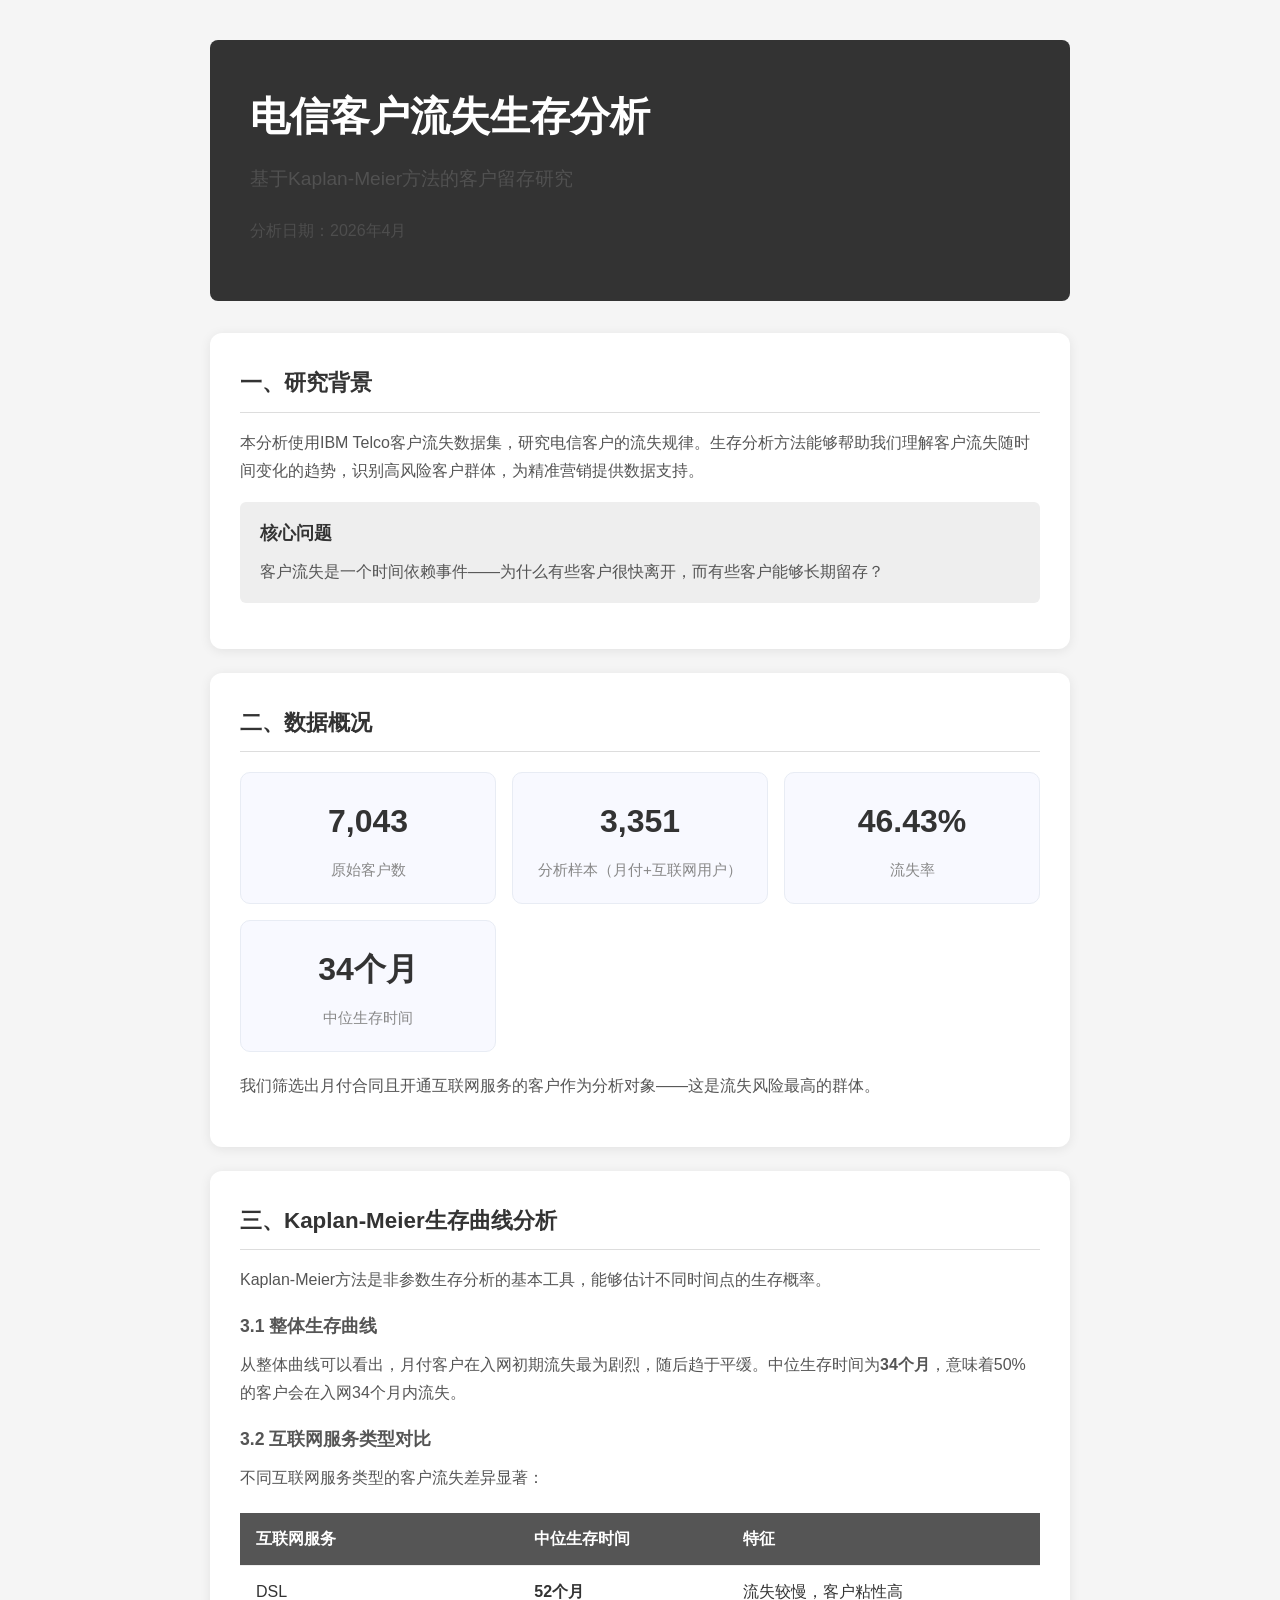
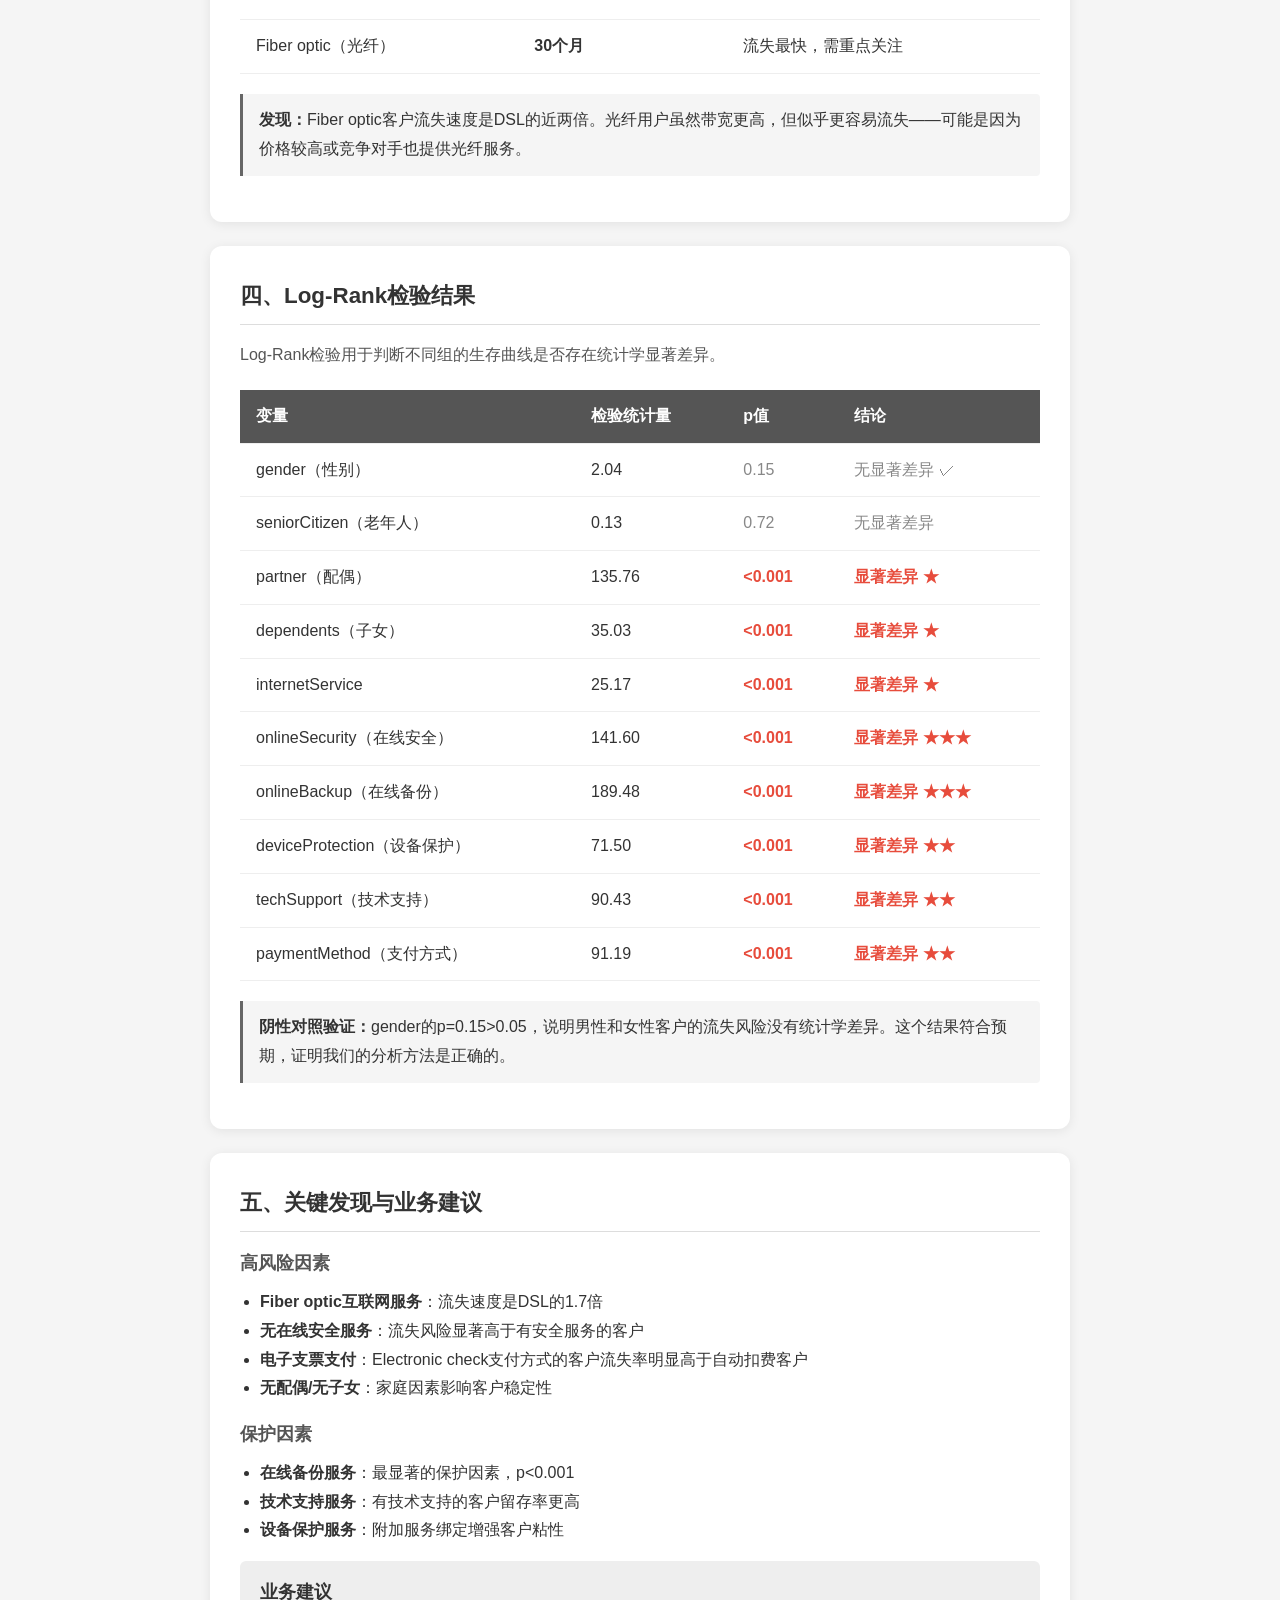
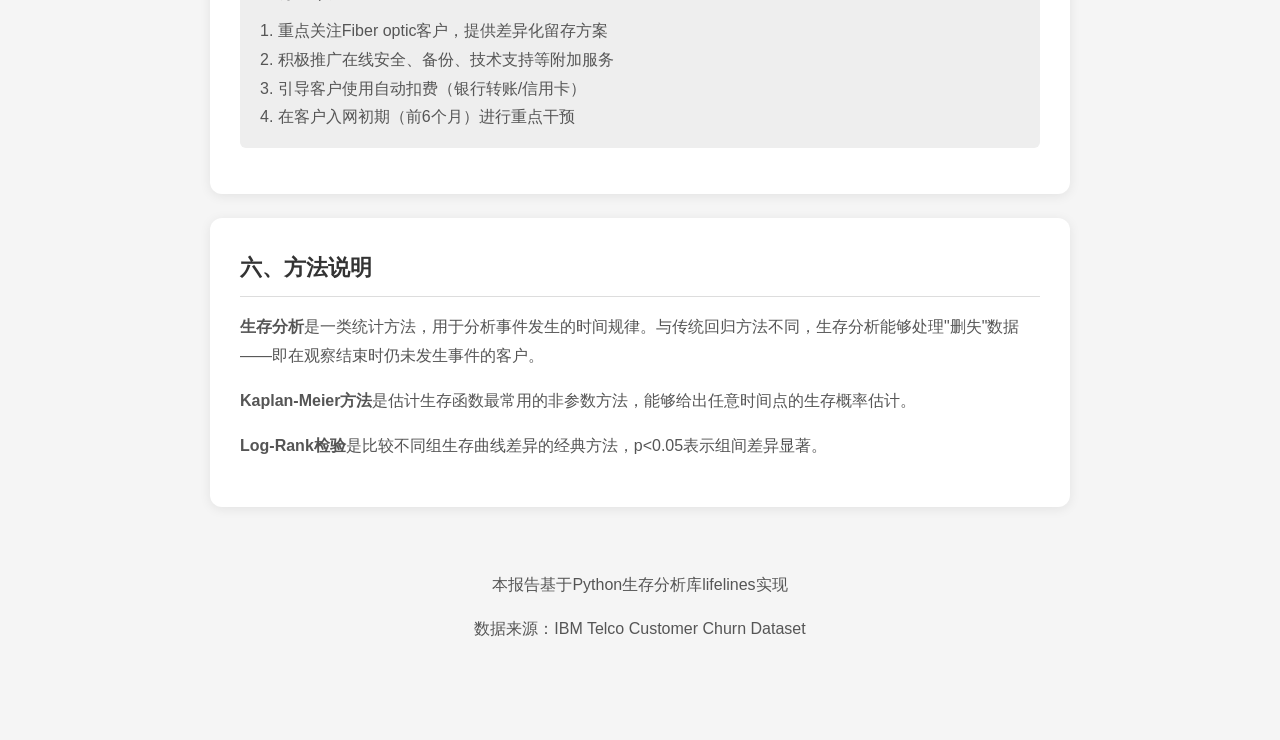
==== index.html @ ba32186d "blog as index" ====
<!DOCTYPE html>
<html lang="zh-CN">
<head>
    <meta charset="UTF-8">
    <meta name="viewport" content="width=device-width, initial-scale=1.0">
    <title>电信客户流失生存分析报告</title>
    <style>
        * {
            margin: 0;
            padding: 0;
            box-sizing: border-box;
        }
        body {
            font-family: -apple-system, BlinkMacSystemFont, "Segoe UI", Roboto, "Helvetica Neue", Arial, sans-serif;
            line-height: 1.8;
            color: #333;
            background: #f5f5f5;
        }
        .container {
            max-width: 900px;
            margin: 0 auto;
            padding: 40px 20px;
        }
        header {
            background: #333;
            color: white;
            padding: 40px;
            border-radius: 8px;
            margin-bottom: 32px;
        }
        header h1 {
            font-size: 2.5em;
            margin-bottom: 10px;
        }
        header .subtitle {
            font-size: 1.2em;
            opacity: 0.9;
        }
        header .date {
            margin-top: 20px;
            opacity: 0.8;
        }
        .card {
            background: white;
            border-radius: 12px;
            padding: 30px;
            margin-bottom: 24px;
            box-shadow: 0 2px 12px rgba(0,0,0,0.08);
        }
        h2 {
            color: #333;
            font-size: 1.4em;
            margin-bottom: 16px;
            padding-bottom: 8px;
            border-bottom: 1px solid #ddd;
        }
        h3 {
            color: #555;
            font-size: 1.1em;
            margin: 16px 0 8px;
        }
        p {
            margin-bottom: 16px;
            color: #555;
        }
        .highlight-box {
            background: #eee;
            color: #333;
            padding: 16px 20px;
            border-radius: 6px;
            margin: 16px 0;
        }
        .highlight-box h3 {
            color: #333;
            margin-top: 0;
        }
        .stats-grid {
            display: grid;
            grid-template-columns: repeat(auto-fit, minmax(200px, 1fr));
            gap: 16px;
            margin: 20px 0;
        }
        .stat-item {
            background: #f8f9ff;
            padding: 20px;
            border-radius: 10px;
            text-align: center;
            border: 1px solid #e8ecf4;
        }
        .stat-item .number {
            font-size: 2em;
            font-weight: bold;
            color: #333;
        }
        .stat-item .label {
            color: #888;
            font-size: 0.95em;
            margin-top: 5px;
        }
        table {
            width: 100%;
            border-collapse: collapse;
            margin: 20px 0;
        }
        th, td {
            padding: 12px 16px;
            text-align: left;
            border-bottom: 1px solid #eee;
        }
        th {
            background: #555;
            color: white;
            font-weight: 600;
        }
        tr:hover {
            background: #f8f9ff;
        }
        .significant {
            color: #e74c3c;
            font-weight: bold;
        }
        .not-significant {
            color: #888;
        }
        .conclusion {
            background: #f5f5f5;
            border-left: 3px solid #666;
            padding: 12px 16px;
            margin: 16px 0;
            border-radius: 0 4px 4px 0;
        }
        .conclusion strong {
            color: #333;
        }
        footer {
            text-align: center;
            padding: 40px;
            color: #999;
        }
        @media (max-width: 600px) {
            header h1 { font-size: 1.8em; }
            .stats-grid { grid-template-columns: 1fr 1fr; }
        }
    </style>
</head>
<body>
    <div class="container">
        <header>
            <h1>电信客户流失生存分析</h1>
            <p class="subtitle">基于Kaplan-Meier方法的客户留存研究</p>
            <p class="date">分析日期：2026年4月</p>
        </header>

        <div class="card">
            <h2>一、研究背景</h2>
            <p>本分析使用IBM Telco客户流失数据集，研究电信客户的流失规律。生存分析方法能够帮助我们理解客户流失随时间变化的趋势，识别高风险客户群体，为精准营销提供数据支持。</p>

            <div class="highlight-box">
                <h3>核心问题</h3>
                <p style="margin:0;">客户流失是一个时间依赖事件——为什么有些客户很快离开，而有些客户能够长期留存？</p>
            </div>
        </div>

        <div class="card">
            <h2>二、数据概况</h2>
            <div class="stats-grid">
                <div class="stat-item">
                    <div class="number">7,043</div>
                    <div class="label">原始客户数</div>
                </div>
                <div class="stat-item">
                    <div class="number">3,351</div>
                    <div class="label">分析样本（月付+互联网用户）</div>
                </div>
                <div class="stat-item">
                    <div class="number">46.43%</div>
                    <div class="label">流失率</div>
                </div>
                <div class="stat-item">
                    <div class="number">34个月</div>
                    <div class="label">中位生存时间</div>
                </div>
            </div>
            <p>我们筛选出月付合同且开通互联网服务的客户作为分析对象——这是流失风险最高的群体。</p>
        </div>

        <div class="card">
            <h2>三、Kaplan-Meier生存曲线分析</h2>
            <p>Kaplan-Meier方法是非参数生存分析的基本工具，能够估计不同时间点的生存概率。</p>

            <h3>3.1 整体生存曲线</h3>
            <p>从整体曲线可以看出，月付客户在入网初期流失最为剧烈，随后趋于平缓。中位生存时间为<strong>34个月</strong>，意味着50%的客户会在入网34个月内流失。</p>

            <h3>3.2 互联网服务类型对比</h3>
            <p>不同互联网服务类型的客户流失差异显著：</p>
            <table>
                <tr>
                    <th>互联网服务</th>
                    <th>中位生存时间</th>
                    <th>特征</th>
                </tr>
                <tr>
                    <td>DSL</td>
                    <td><strong>52个月</strong></td>
                    <td>流失较慢，客户粘性高</td>
                </tr>
                <tr>
                    <td>Fiber optic（光纤）</td>
                    <td><strong>30个月</strong></td>
                    <td>流失最快，需重点关注</td>
                </tr>
            </table>

            <div class="conclusion">
                <strong>发现：</strong>Fiber optic客户流失速度是DSL的近两倍。光纤用户虽然带宽更高，但似乎更容易流失——可能是因为价格较高或竞争对手也提供光纤服务。
            </div>
        </div>

        <div class="card">
            <h2>四、Log-Rank检验结果</h2>
            <p>Log-Rank检验用于判断不同组的生存曲线是否存在统计学显著差异。</p>

            <table>
                <tr>
                    <th>变量</th>
                    <th>检验统计量</th>
                    <th>p值</th>
                    <th>结论</th>
                </tr>
                <tr>
                    <td>gender（性别）</td>
                    <td>2.04</td>
                    <td class="not-significant">0.15</td>
                    <td class="not-significant">无显著差异 ✓</td>
                </tr>
                <tr>
                    <td>seniorCitizen（老年人）</td>
                    <td>0.13</td>
                    <td class="not-significant">0.72</td>
                    <td class="not-significant">无显著差异</td>
                </tr>
                <tr>
                    <td>partner（配偶）</td>
                    <td>135.76</td>
                    <td class="significant">&lt;0.001</td>
                    <td class="significant">显著差异 ★</td>
                </tr>
                <tr>
                    <td>dependents（子女）</td>
                    <td>35.03</td>
                    <td class="significant">&lt;0.001</td>
                    <td class="significant">显著差异 ★</td>
                </tr>
                <tr>
                    <td>internetService</td>
                    <td>25.17</td>
                    <td class="significant">&lt;0.001</td>
                    <td class="significant">显著差异 ★</td>
                </tr>
                <tr>
                    <td>onlineSecurity（在线安全）</td>
                    <td>141.60</td>
                    <td class="significant">&lt;0.001</td>
                    <td class="significant">显著差异 ★★★</td>
                </tr>
                <tr>
                    <td>onlineBackup（在线备份）</td>
                    <td>189.48</td>
                    <td class="significant">&lt;0.001</td>
                    <td class="significant">显著差异 ★★★</td>
                </tr>
                <tr>
                    <td>deviceProtection（设备保护）</td>
                    <td>71.50</td>
                    <td class="significant">&lt;0.001</td>
                    <td class="significant">显著差异 ★★</td>
                </tr>
                <tr>
                    <td>techSupport（技术支持）</td>
                    <td>90.43</td>
                    <td class="significant">&lt;0.001</td>
                    <td class="significant">显著差异 ★★</td>
                </tr>
                <tr>
                    <td>paymentMethod（支付方式）</td>
                    <td>91.19</td>
                    <td class="significant">&lt;0.001</td>
                    <td class="significant">显著差异 ★★</td>
                </tr>
            </table>

            <div class="conclusion">
                <strong>阴性对照验证：</strong>gender的p=0.15&gt;0.05，说明男性和女性客户的流失风险没有统计学差异。这个结果符合预期，证明我们的分析方法是正确的。
            </div>
        </div>

        <div class="card">
            <h2>五、关键发现与业务建议</h2>

            <h3>高风险因素</h3>
            <ul style="margin-left:20px;margin-bottom:16px;">
                <li><strong>Fiber optic互联网服务</strong>：流失速度是DSL的1.7倍</li>
                <li><strong>无在线安全服务</strong>：流失风险显著高于有安全服务的客户</li>
                <li><strong>电子支票支付</strong>：Electronic check支付方式的客户流失率明显高于自动扣费客户</li>
                <li><strong>无配偶/无子女</strong>：家庭因素影响客户稳定性</li>
            </ul>

            <h3>保护因素</h3>
            <ul style="margin-left:20px;margin-bottom:16px;">
                <li><strong>在线备份服务</strong>：最显著的保护因素，p&lt;0.001</li>
                <li><strong>技术支持服务</strong>：有技术支持的客户留存率更高</li>
                <li><strong>设备保护服务</strong>：附加服务绑定增强客户粘性</li>
            </ul>

            <div class="highlight-box">
                <h3>业务建议</h3>
                <p style="margin:0;">1. 重点关注Fiber optic客户，提供差异化留存方案<br>
                2. 积极推广在线安全、备份、技术支持等附加服务<br>
                3. 引导客户使用自动扣费（银行转账/信用卡）<br>
                4. 在客户入网初期（前6个月）进行重点干预</p>
            </div>
        </div>

        <div class="card">
            <h2>六、方法说明</h2>
            <p><strong>生存分析</strong>是一类统计方法，用于分析事件发生的时间规律。与传统回归方法不同，生存分析能够处理"删失"数据——即在观察结束时仍未发生事件的客户。</p>
            <p><strong>Kaplan-Meier方法</strong>是估计生存函数最常用的非参数方法，能够给出任意时间点的生存概率估计。</p>
            <p><strong>Log-Rank检验</strong>是比较不同组生存曲线差异的经典方法，p&lt;0.05表示组间差异显著。</p>
        </div>

        <footer>
            <p>本报告基于Python生存分析库lifelines实现</p>
            <p>数据来源：IBM Telco Customer Churn Dataset</p>
        </footer>
    </div>
</body>
</html>
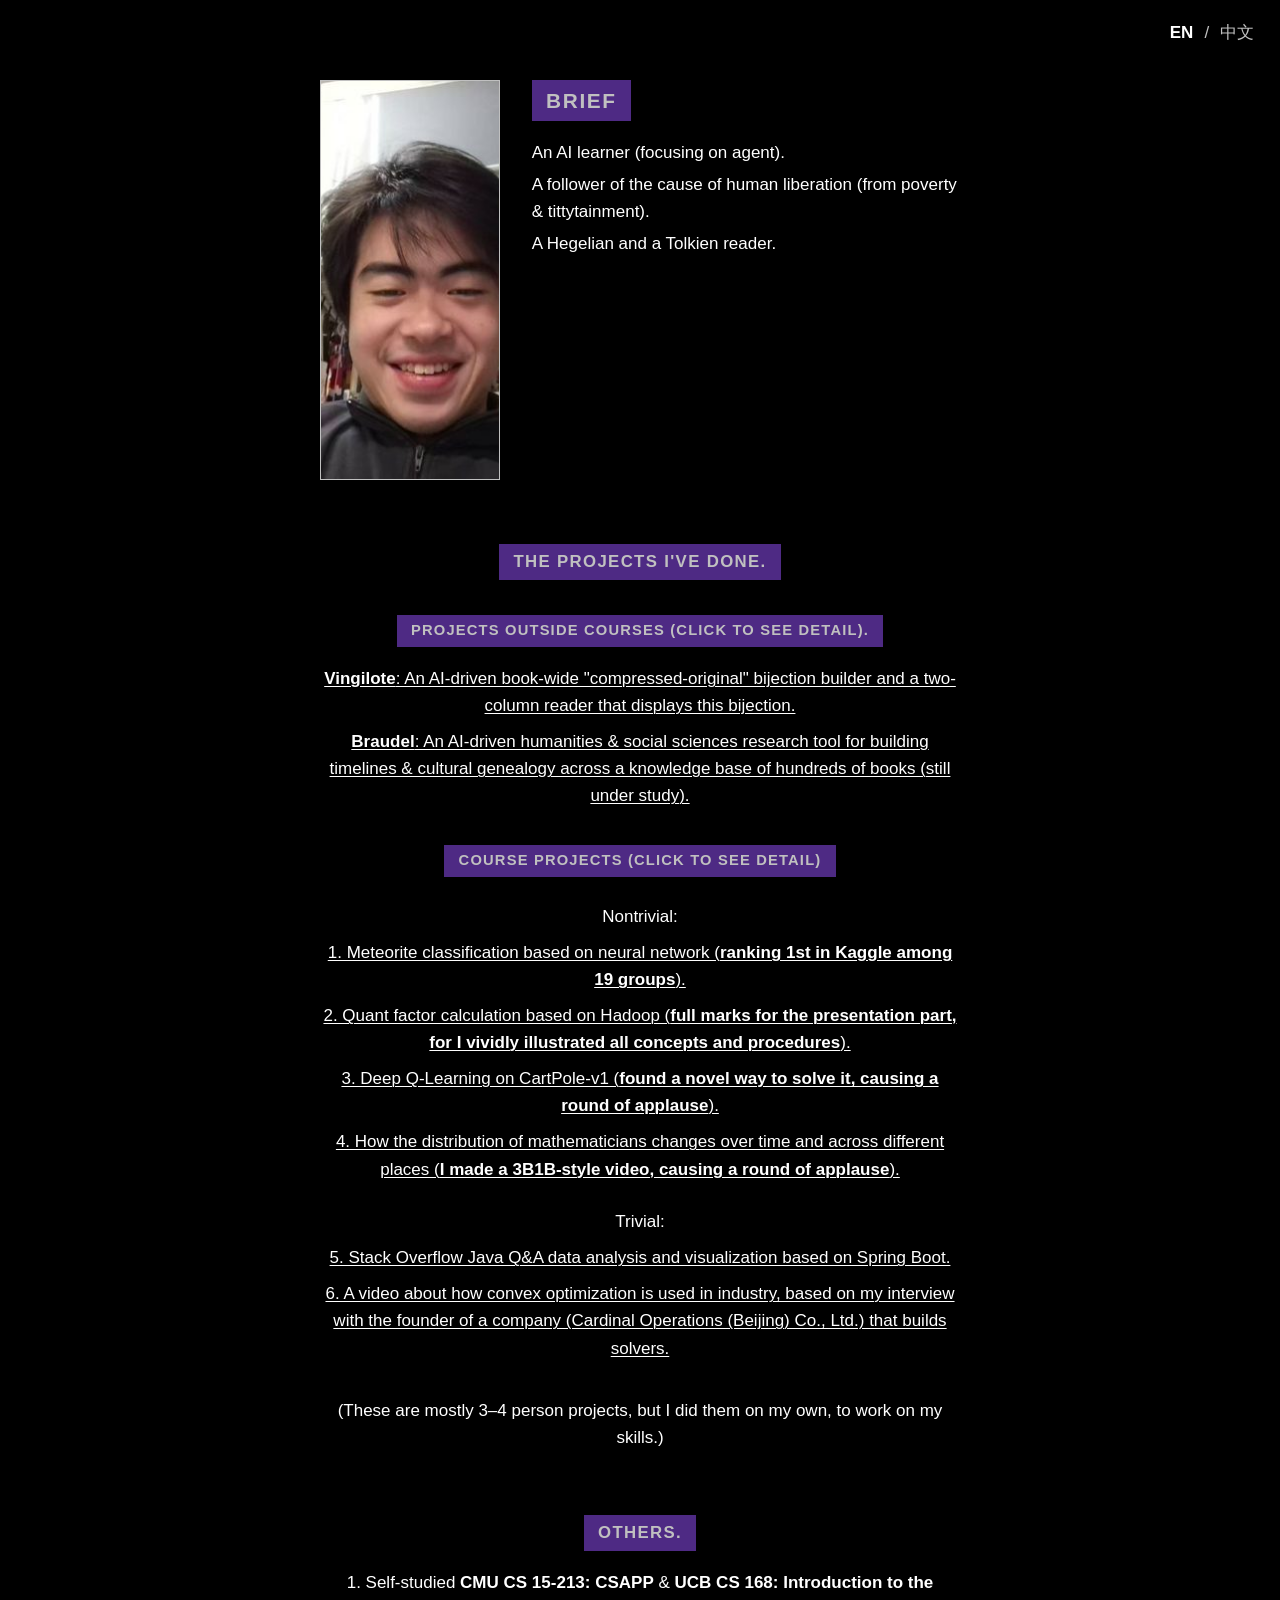
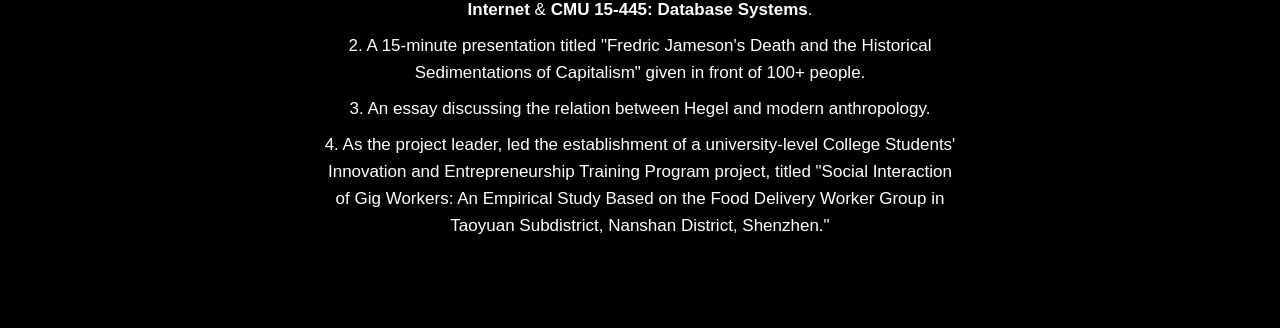
==== commit 11c4c200: "Add personal homepage" ====
--- a/index.html
+++ b/index.html
@@ -1,337 +1,61 @@
 <!DOCTYPE html>
-<html lang="zh-CN">
+<html lang="en">
 <head>
-    <meta charset="UTF-8">
-    <meta name="viewport" content="width=device-width, initial-scale=1.0">
-    <title>电信客户流失生存分析报告</title>
-    <style>
-        * {
-            margin: 0;
-            padding: 0;
-            box-sizing: border-box;
-        }
-        body {
-            font-family: -apple-system, BlinkMacSystemFont, "Segoe UI", Roboto, "Helvetica Neue", Arial, sans-serif;
-            line-height: 1.8;
-            color: #333;
-            background: #f5f5f5;
-        }
-        .container {
-            max-width: 900px;
-            margin: 0 auto;
-            padding: 40px 20px;
-        }
-        header {
-            background: #333;
-            color: white;
-            padding: 40px;
-            border-radius: 8px;
-            margin-bottom: 32px;
-        }
-        header h1 {
-            font-size: 2.5em;
-            margin-bottom: 10px;
-        }
-        header .subtitle {
-            font-size: 1.2em;
-            opacity: 0.9;
-        }
-        header .date {
-            margin-top: 20px;
-            opacity: 0.8;
-        }
-        .card {
-            background: white;
-            border-radius: 12px;
-            padding: 30px;
-            margin-bottom: 24px;
-            box-shadow: 0 2px 12px rgba(0,0,0,0.08);
-        }
-        h2 {
-            color: #333;
-            font-size: 1.4em;
-            margin-bottom: 16px;
-            padding-bottom: 8px;
-            border-bottom: 1px solid #ddd;
-        }
-        h3 {
-            color: #555;
-            font-size: 1.1em;
-            margin: 16px 0 8px;
-        }
-        p {
-            margin-bottom: 16px;
-            color: #555;
-        }
-        .highlight-box {
-            background: #eee;
-            color: #333;
-            padding: 16px 20px;
-            border-radius: 6px;
-            margin: 16px 0;
-        }
-        .highlight-box h3 {
-            color: #333;
-            margin-top: 0;
-        }
-        .stats-grid {
-            display: grid;
-            grid-template-columns: repeat(auto-fit, minmax(200px, 1fr));
-            gap: 16px;
-            margin: 20px 0;
-        }
-        .stat-item {
-            background: #f8f9ff;
-            padding: 20px;
-            border-radius: 10px;
-            text-align: center;
-            border: 1px solid #e8ecf4;
-        }
-        .stat-item .number {
-            font-size: 2em;
-            font-weight: bold;
-            color: #333;
-        }
-        .stat-item .label {
-            color: #888;
-            font-size: 0.95em;
-            margin-top: 5px;
-        }
-        table {
-            width: 100%;
-            border-collapse: collapse;
-            margin: 20px 0;
-        }
-        th, td {
-            padding: 12px 16px;
-            text-align: left;
-            border-bottom: 1px solid #eee;
-        }
-        th {
-            background: #555;
-            color: white;
-            font-weight: 600;
-        }
-        tr:hover {
-            background: #f8f9ff;
-        }
-        .significant {
-            color: #e74c3c;
-            font-weight: bold;
-        }
-        .not-significant {
-            color: #888;
-        }
-        .conclusion {
-            background: #f5f5f5;
-            border-left: 3px solid #666;
-            padding: 12px 16px;
-            margin: 16px 0;
-            border-radius: 0 4px 4px 0;
-        }
-        .conclusion strong {
-            color: #333;
-        }
-        footer {
-            text-align: center;
-            padding: 40px;
-            color: #999;
-        }
-        @media (max-width: 600px) {
-            header h1 { font-size: 1.8em; }
-            .stats-grid { grid-template-columns: 1fr 1fr; }
-        }
-    </style>
+<meta charset="utf-8">
+<meta name="viewport" content="width=device-width, initial-scale=1">
+<title>Personal Homepage</title>
+<link rel="stylesheet" href="assets/styles.css">
+<link rel="icon" href="data:,">
 </head>
 <body>
-    <div class="container">
-        <header>
-            <h1>电信客户流失生存分析</h1>
-            <p class="subtitle">基于Kaplan-Meier方法的客户留存研究</p>
-            <p class="date">分析日期：2026年4月</p>
-        </header>
+<header class="site-header">
+  <nav class="lang-switch">
+    <button type="button" class="lang-btn is-current" data-lang="en" aria-pressed="true" aria-label="Switch to English">EN</button>
+    <span class="lang-sep" aria-hidden="true">/</span>
+    <button type="button" class="lang-btn" data-lang="zh" aria-pressed="false" aria-label="Switch to Chinese">中文</button>
+  </nav>
+</header>
+<main>
+  <section class="hero" aria-labelledby="brief-heading">
+    <img class="portrait" id="portrait"
+         src="assets/portrait-400.jpg"
+         srcset="assets/portrait-400.jpg 1x, assets/portrait-800.jpg 2x"
+         width="400" height="400" loading="eager"
+         alt="Portrait photo of the author.">
+    <div class="hero-text">
+      <div class="heading-row">
+        <h1 class="block-heading" id="brief-heading">Brief</h1>
+      </div>
+      <div id="brief-lines"></div>
+    </div>
+  </section>
 
-        <div class="card">
-            <h2>一、研究背景</h2>
-            <p>本分析使用IBM Telco客户流失数据集，研究电信客户的流失规律。生存分析方法能够帮助我们理解客户流失随时间变化的趋势，识别高风险客户群体，为精准营销提供数据支持。</p>
+  <section class="section" id="projects-section" aria-labelledby="projects-heading">
+    <div class="heading-row">
+      <h2 class="block-heading" id="projects-heading"></h2>
+    </div>
+    <div class="heading-row">
+      <h3 class="block-heading" id="outside-heading"></h3>
+    </div>
+    <ul class="plain-list" id="outside-list"></ul>
+    <div class="heading-row">
+      <h3 class="block-heading" id="course-heading"></h3>
+    </div>
+    <p class="list-label" id="nontrivial-label"></p>
+    <ul class="plain-list" id="nontrivial-list"></ul>
+    <p class="list-label" id="trivial-label"></p>
+    <ul class="plain-list" id="trivial-list"></ul>
+    <p class="course-note" id="course-note"></p>
+  </section>
 
-            <div class="highlight-box">
-                <h3>核心问题</h3>
-                <p style="margin:0;">客户流失是一个时间依赖事件——为什么有些客户很快离开，而有些客户能够长期留存？</p>
-            </div>
-        </div>
-
-        <div class="card">
-            <h2>二、数据概况</h2>
-            <div class="stats-grid">
-                <div class="stat-item">
-                    <div class="number">7,043</div>
-                    <div class="label">原始客户数</div>
-                </div>
-                <div class="stat-item">
-                    <div class="number">3,351</div>
-                    <div class="label">分析样本（月付+互联网用户）</div>
-                </div>
-                <div class="stat-item">
-                    <div class="number">46.43%</div>
-                    <div class="label">流失率</div>
-                </div>
-                <div class="stat-item">
-                    <div class="number">34个月</div>
-                    <div class="label">中位生存时间</div>
-                </div>
-            </div>
-            <p>我们筛选出月付合同且开通互联网服务的客户作为分析对象——这是流失风险最高的群体。</p>
-        </div>
-
-        <div class="card">
-            <h2>三、Kaplan-Meier生存曲线分析</h2>
-            <p>Kaplan-Meier方法是非参数生存分析的基本工具，能够估计不同时间点的生存概率。</p>
-
-            <h3>3.1 整体生存曲线</h3>
-            <p>从整体曲线可以看出，月付客户在入网初期流失最为剧烈，随后趋于平缓。中位生存时间为<strong>34个月</strong>，意味着50%的客户会在入网34个月内流失。</p>
-
-            <h3>3.2 互联网服务类型对比</h3>
-            <p>不同互联网服务类型的客户流失差异显著：</p>
-            <table>
-                <tr>
-                    <th>互联网服务</th>
-                    <th>中位生存时间</th>
-                    <th>特征</th>
-                </tr>
-                <tr>
-                    <td>DSL</td>
-                    <td><strong>52个月</strong></td>
-                    <td>流失较慢，客户粘性高</td>
-                </tr>
-                <tr>
-                    <td>Fiber optic（光纤）</td>
-                    <td><strong>30个月</strong></td>
-                    <td>流失最快，需重点关注</td>
-                </tr>
-            </table>
-
-            <div class="conclusion">
-                <strong>发现：</strong>Fiber optic客户流失速度是DSL的近两倍。光纤用户虽然带宽更高，但似乎更容易流失——可能是因为价格较高或竞争对手也提供光纤服务。
-            </div>
-        </div>
-
-        <div class="card">
-            <h2>四、Log-Rank检验结果</h2>
-            <p>Log-Rank检验用于判断不同组的生存曲线是否存在统计学显著差异。</p>
-
-            <table>
-                <tr>
-                    <th>变量</th>
-                    <th>检验统计量</th>
-                    <th>p值</th>
-                    <th>结论</th>
-                </tr>
-                <tr>
-                    <td>gender（性别）</td>
-                    <td>2.04</td>
-                    <td class="not-significant">0.15</td>
-                    <td class="not-significant">无显著差异 ✓</td>
-                </tr>
-                <tr>
-                    <td>seniorCitizen（老年人）</td>
-                    <td>0.13</td>
-                    <td class="not-significant">0.72</td>
-                    <td class="not-significant">无显著差异</td>
-                </tr>
-                <tr>
-                    <td>partner（配偶）</td>
-                    <td>135.76</td>
-                    <td class="significant">&lt;0.001</td>
-                    <td class="significant">显著差异 ★</td>
-                </tr>
-                <tr>
-                    <td>dependents（子女）</td>
-                    <td>35.03</td>
-                    <td class="significant">&lt;0.001</td>
-                    <td class="significant">显著差异 ★</td>
-                </tr>
-                <tr>
-                    <td>internetService</td>
-                    <td>25.17</td>
-                    <td class="significant">&lt;0.001</td>
-                    <td class="significant">显著差异 ★</td>
-                </tr>
-                <tr>
-                    <td>onlineSecurity（在线安全）</td>
-                    <td>141.60</td>
-                    <td class="significant">&lt;0.001</td>
-                    <td class="significant">显著差异 ★★★</td>
-                </tr>
-                <tr>
-                    <td>onlineBackup（在线备份）</td>
-                    <td>189.48</td>
-                    <td class="significant">&lt;0.001</td>
-                    <td class="significant">显著差异 ★★★</td>
-                </tr>
-                <tr>
-                    <td>deviceProtection（设备保护）</td>
-                    <td>71.50</td>
-                    <td class="significant">&lt;0.001</td>
-                    <td class="significant">显著差异 ★★</td>
-                </tr>
-                <tr>
-                    <td>techSupport（技术支持）</td>
-                    <td>90.43</td>
-                    <td class="significant">&lt;0.001</td>
-                    <td class="significant">显著差异 ★★</td>
-                </tr>
-                <tr>
-                    <td>paymentMethod（支付方式）</td>
-                    <td>91.19</td>
-                    <td class="significant">&lt;0.001</td>
-                    <td class="significant">显著差异 ★★</td>
-                </tr>
-            </table>
-
-            <div class="conclusion">
-                <strong>阴性对照验证：</strong>gender的p=0.15&gt;0.05，说明男性和女性客户的流失风险没有统计学差异。这个结果符合预期，证明我们的分析方法是正确的。
-            </div>
-        </div>
-
-        <div class="card">
-            <h2>五、关键发现与业务建议</h2>
-
-            <h3>高风险因素</h3>
-            <ul style="margin-left:20px;margin-bottom:16px;">
-                <li><strong>Fiber optic互联网服务</strong>：流失速度是DSL的1.7倍</li>
-                <li><strong>无在线安全服务</strong>：流失风险显著高于有安全服务的客户</li>
-                <li><strong>电子支票支付</strong>：Electronic check支付方式的客户流失率明显高于自动扣费客户</li>
-                <li><strong>无配偶/无子女</strong>：家庭因素影响客户稳定性</li>
-            </ul>
-
-            <h3>保护因素</h3>
-            <ul style="margin-left:20px;margin-bottom:16px;">
-                <li><strong>在线备份服务</strong>：最显著的保护因素，p&lt;0.001</li>
-                <li><strong>技术支持服务</strong>：有技术支持的客户留存率更高</li>
-                <li><strong>设备保护服务</strong>：附加服务绑定增强客户粘性</li>
-            </ul>
-
-            <div class="highlight-box">
-                <h3>业务建议</h3>
-                <p style="margin:0;">1. 重点关注Fiber optic客户，提供差异化留存方案<br>
-                2. 积极推广在线安全、备份、技术支持等附加服务<br>
-                3. 引导客户使用自动扣费（银行转账/信用卡）<br>
-                4. 在客户入网初期（前6个月）进行重点干预</p>
-            </div>
-        </div>
-
-        <div class="card">
-            <h2>六、方法说明</h2>
-            <p><strong>生存分析</strong>是一类统计方法，用于分析事件发生的时间规律。与传统回归方法不同，生存分析能够处理"删失"数据——即在观察结束时仍未发生事件的客户。</p>
-            <p><strong>Kaplan-Meier方法</strong>是估计生存函数最常用的非参数方法，能够给出任意时间点的生存概率估计。</p>
-            <p><strong>Log-Rank检验</strong>是比较不同组生存曲线差异的经典方法，p&lt;0.05表示组间差异显著。</p>
-        </div>
-
-        <footer>
-            <p>本报告基于Python生存分析库lifelines实现</p>
-            <p>数据来源：IBM Telco Customer Churn Dataset</p>
-        </footer>
+  <section class="section" id="others-section" aria-labelledby="others-heading">
+    <div class="heading-row">
+      <h2 class="block-heading" id="others-heading"></h2>
     </div>
+    <ul class="plain-list" id="others-list"></ul>
+  </section>
+</main>
+<script src="assets/content.js"></script>
+<script src="assets/app.js"></script>
 </body>
 </html>
--- a/assets/styles.css
+++ b/assets/styles.css
@@ -0,0 +1,145 @@
+/* Personal homepage — exactly four colors, defined once as variables. */
+:root {
+  --black:  #000000;
+  --white:  #FFFFFF;
+  --purple: #4E2A84;
+  --silver: #C0C0C0;
+}
+
+*, *::before, *::after { box-sizing: border-box; }
+
+html { color-scheme: dark; }
+
+body {
+  margin: 0;
+  background: var(--black);
+  color: var(--white);
+  font-family: -apple-system, "Segoe UI", Roboto, "Helvetica Neue", "PingFang SC", "Microsoft YaHei", sans-serif;
+  font-size: 17px;
+  line-height: 1.6;
+  -webkit-font-smoothing: antialiased;
+}
+
+p { margin: 0; }
+
+::selection { background: var(--purple); color: var(--white); }
+
+:focus-visible { outline: 2px solid var(--silver); outline-offset: 2px; }
+
+a {
+  color: var(--white);
+  text-decoration: underline;
+  text-decoration-thickness: 1px;
+  text-underline-offset: 2px;
+  transition: background-color 120ms ease;
+}
+a:hover, a:active {
+  background: var(--purple);
+  color: var(--silver);
+  text-decoration: none;
+}
+a:hover strong, a:active strong { color: var(--silver); }
+
+/* Header: back link on the left (detail page only), language switch top right. */
+.site-header {
+  position: absolute;
+  top: 0;
+  left: 0;
+  right: 0;
+  display: flex;
+  align-items: center;
+  justify-content: flex-end;
+  gap: 1.5rem;
+  padding: 1rem 1.25rem;
+}
+.back-link { margin-right: auto; }
+
+.lang-switch { display: flex; align-items: center; gap: .35rem; }
+.lang-btn {
+  appearance: none;
+  background: none;
+  border: 0;
+  margin: 0;
+  padding: .2rem .35rem;
+  font: inherit;
+  color: var(--silver);
+  cursor: pointer;
+  transition: background-color 120ms ease;
+}
+.lang-btn:hover { color: var(--white); }
+.lang-btn.is-current { color: var(--white); font-weight: 700; }
+.lang-sep { color: var(--silver); }
+
+/* Layout */
+main {
+  max-width: 72ch;
+  margin: 0 auto;
+  padding: 5rem 1.25rem 5rem;
+  text-align: center;
+}
+
+.heading-row { margin: 2.2rem 0 1.1rem; }
+.heading-row:first-child { margin-top: 0; }
+
+.block-heading {
+  display: inline-block;
+  margin: 0;
+  background: var(--purple);
+  color: var(--silver);
+  padding: .35rem .9rem;
+  letter-spacing: .08em;
+  text-transform: uppercase;
+  font-weight: 600;
+  font-size: 1.05rem;
+  line-height: 1.45;
+}
+h1.block-heading { font-size: 1.3rem; }
+h3.block-heading { font-size: .92rem; }
+html[lang^="zh"] .block-heading { text-transform: none; }
+
+/* Hero */
+.hero {
+  display: flex;
+  align-items: flex-start;
+  gap: 2rem;
+  text-align: left;
+}
+.portrait {
+  display: block;
+  flex: none;
+  width: 180px;
+  max-width: 200px;
+  aspect-ratio: 1 / 1;
+  object-fit: cover;
+  border: 1px solid var(--silver);
+}
+.hero-text { min-width: 0; }
+.brief-line { margin: .3rem 0; }
+
+/* Sections and lists */
+.section { margin-top: 4rem; }
+.plain-list { list-style: none; margin: 0; padding: 0; }
+.plain-list li { margin: .55rem 0; }
+.list-label { margin: 1.6rem 0 .2rem; }
+.course-note { margin-top: 2.2rem; }
+
+/* Project detail page */
+.project-title {
+  font-size: 1.5rem;
+  line-height: 1.35;
+  font-weight: 700;
+  margin: 0 0 1rem;
+}
+.project-oneliner { margin: 0 0 1rem; }
+.field-value { margin: 0; }
+.is-todo { color: var(--silver); }
+.nf-back { margin-top: 1.6rem; }
+
+@media (max-width: 640px) {
+  .hero {
+    flex-direction: column;
+    align-items: center;
+    text-align: center;
+  }
+  .portrait { width: 140px; }
+}
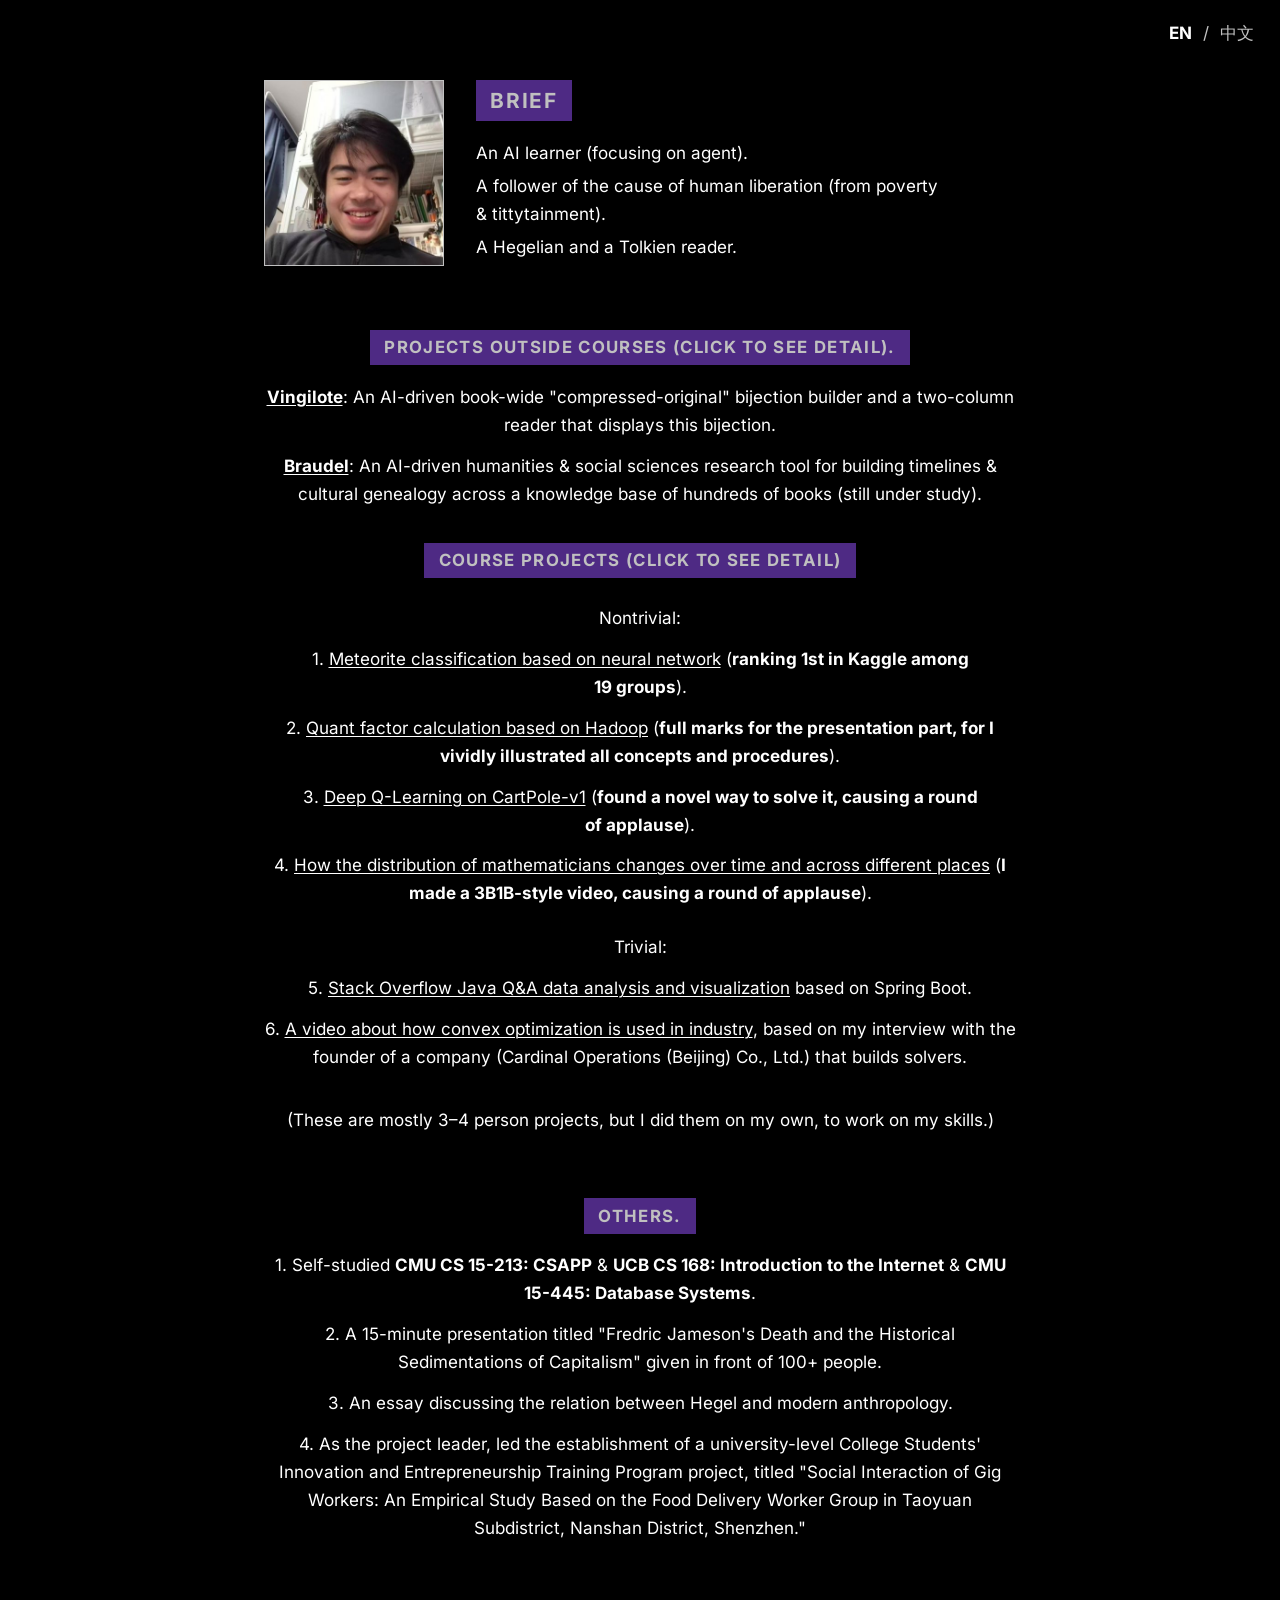
==== commit d6a378f5: "Refine headings, link underlines and list spacing" ====
--- a/index.html
+++ b/index.html
@@ -30,16 +30,13 @@
     </div>
   </section>
 
-  <section class="section" id="projects-section" aria-labelledby="projects-heading">
+  <section class="section">
     <div class="heading-row">
-      <h2 class="block-heading" id="projects-heading"></h2>
-    </div>
-    <div class="heading-row">
-      <h3 class="block-heading" id="outside-heading"></h3>
+      <h2 class="block-heading" id="outside-heading"></h2>
     </div>
     <ul class="plain-list" id="outside-list"></ul>
     <div class="heading-row">
-      <h3 class="block-heading" id="course-heading"></h3>
+      <h2 class="block-heading" id="course-heading"></h2>
     </div>
     <p class="list-label" id="nontrivial-label"></p>
     <ul class="plain-list" id="nontrivial-list"></ul>
--- a/assets/styles.css
+++ b/assets/styles.css
@@ -4,6 +4,33 @@
   --white:  #FFFFFF;
   --purple: #4E2A84;
   --silver: #C0C0C0;
+}
+
+/* Self-hosted latin subsets (assets/fonts/, no external requests at runtime).
+   Inter (body) and Chakra Petch (display headings) are licensed under the SIL Open Font License 1.1. */
+@font-face {
+  font-family: "Inter";
+  font-style: normal;
+  font-weight: 400;
+  font-display: swap;
+  src: url("fonts/inter-400.woff2") format("woff2");
+  unicode-range: U+0000-00FF, U+0131, U+0152-0153, U+02BB-02BC, U+02C6, U+02DA, U+02DC, U+0304, U+0308, U+0329, U+2000-206F, U+20AC, U+2122, U+2191, U+2193, U+2212, U+2215, U+FEFF, U+FFFD;
+}
+@font-face {
+  font-family: "Inter";
+  font-style: normal;
+  font-weight: 700;
+  font-display: swap;
+  src: url("fonts/inter-700.woff2") format("woff2");
+  unicode-range: U+0000-00FF, U+0131, U+0152-0153, U+02BB-02BC, U+02C6, U+02DA, U+02DC, U+0304, U+0308, U+0329, U+2000-206F, U+20AC, U+2122, U+2191, U+2193, U+2212, U+2215, U+FEFF, U+FFFD;
+}
+@font-face {
+  font-family: "Chakra Petch";
+  font-style: normal;
+  font-weight: 600;
+  font-display: swap;
+  src: url("fonts/chakrapetch-600.woff2") format("woff2");
+  unicode-range: U+0000-00FF, U+0131, U+0152-0153, U+02BB-02BC, U+02C6, U+02DA, U+02DC, U+0304, U+0308, U+0329, U+2000-206F, U+20AC, U+2122, U+2191, U+2193, U+2212, U+2215, U+FEFF, U+FFFD;
 }
 
 *, *::before, *::after { box-sizing: border-box; }
@@ -14,13 +41,14 @@
   margin: 0;
   background: var(--black);
   color: var(--white);
-  font-family: -apple-system, "Segoe UI", Roboto, "Helvetica Neue", "PingFang SC", "Microsoft YaHei", sans-serif;
+  font-family: "Inter", -apple-system, "Segoe UI", Roboto, "Helvetica Neue", "PingFang SC", "Microsoft YaHei", sans-serif;
   font-size: 17px;
-  line-height: 1.6;
+  line-height: 1.65;
   -webkit-font-smoothing: antialiased;
 }
 
 p { margin: 0; }
+p, li { text-wrap: pretty; }
 
 ::selection { background: var(--purple); color: var(--white); }
 
@@ -89,6 +117,7 @@
   padding: .35rem .9rem;
   letter-spacing: .08em;
   text-transform: uppercase;
+  font-family: "Chakra Petch", "Inter", -apple-system, "Segoe UI", Roboto, "Helvetica Neue", "PingFang SC", "Microsoft YaHei", sans-serif;
   font-weight: 600;
   font-size: 1.05rem;
   line-height: 1.45;
@@ -96,11 +125,16 @@
 h1.block-heading { font-size: 1.3rem; }
 h3.block-heading { font-size: .92rem; }
 html[lang^="zh"] .block-heading { text-transform: none; }
+html[lang^="zh"] .block-heading,
+html[lang^="zh"] .project-title {
+  font-family: "Inter", -apple-system, "Segoe UI", Roboto, "Helvetica Neue", "PingFang SC", "Microsoft YaHei", sans-serif;
+}
 
-/* Hero */
+/* Hero: the photo is exactly as tall as the Brief block (top and bottom aligned),
+   with object-fit keeping it a natural near-square crop — never a stretched strip. */
 .hero {
   display: flex;
-  align-items: flex-start;
+  align-items: stretch;
   gap: 2rem;
   text-align: left;
 }
@@ -109,25 +143,27 @@
   flex: none;
   width: 180px;
   max-width: 200px;
+  height: auto;
   aspect-ratio: 1 / 1;
   object-fit: cover;
   border: 1px solid var(--silver);
 }
-.hero-text { min-width: 0; }
+.hero-text { flex: 1 1 auto; min-width: 0; }
 .brief-line { margin: .3rem 0; }
 
 /* Sections and lists */
 .section { margin-top: 4rem; }
 .plain-list { list-style: none; margin: 0; padding: 0; }
-.plain-list li { margin: .55rem 0; }
+.plain-list li { margin: .8rem 0; }
 .list-label { margin: 1.6rem 0 .2rem; }
 .course-note { margin-top: 2.2rem; }
 
 /* Project detail page */
 .project-title {
-  font-size: 1.5rem;
-  line-height: 1.35;
-  font-weight: 700;
+  font-family: "Chakra Petch", "Inter", -apple-system, "Segoe UI", Roboto, "Helvetica Neue", "PingFang SC", "Microsoft YaHei", sans-serif;
+  font-size: 1.6rem;
+  line-height: 1.3;
+  font-weight: 600;
   margin: 0 0 1rem;
 }
 .project-oneliner { margin: 0 0 1rem; }
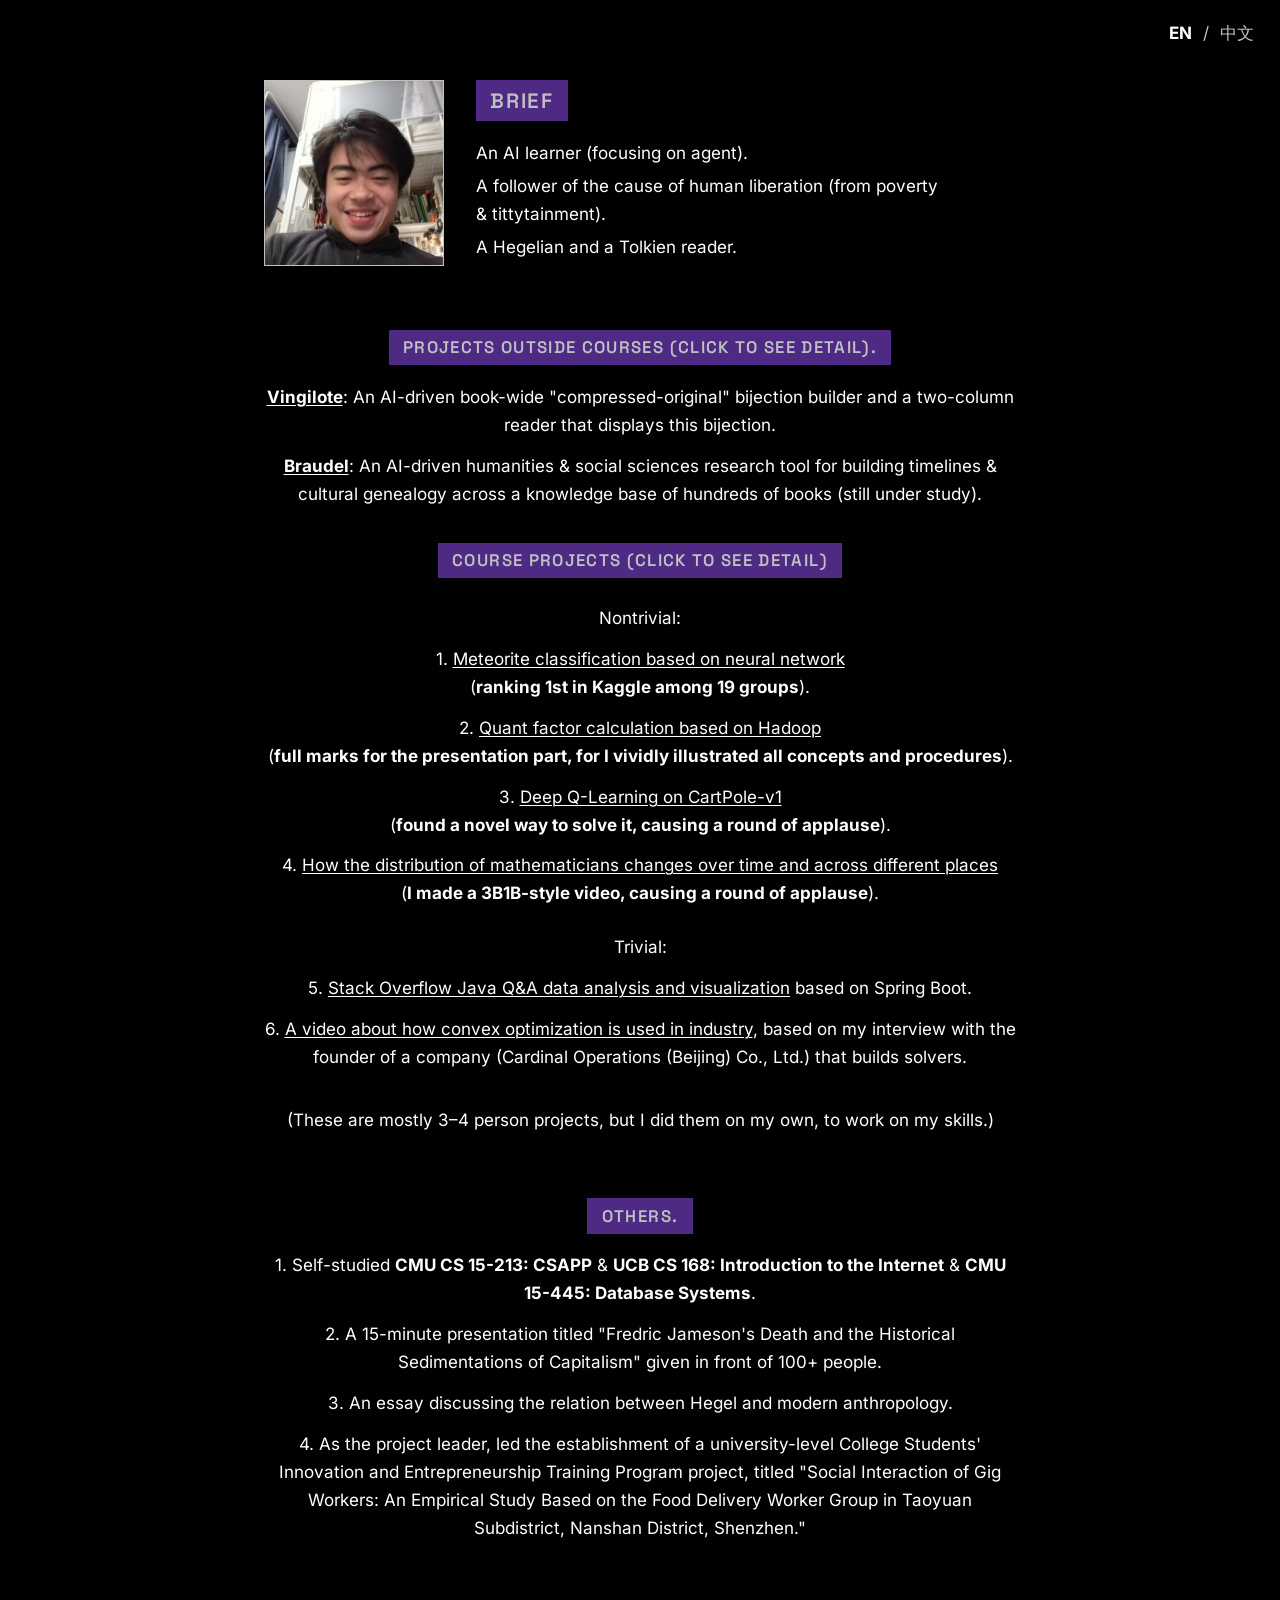
==== commit 0a9ede40: "Version asset URLs to avoid stale caches" ====
--- a/index.html
+++ b/index.html
@@ -4,7 +4,7 @@
 <meta charset="utf-8">
 <meta name="viewport" content="width=device-width, initial-scale=1">
 <title>Personal Homepage</title>
-<link rel="stylesheet" href="assets/styles.css">
+<link rel="stylesheet" href="assets/styles.css?v=20260929a">
 <link rel="icon" href="data:,">
 </head>
 <body>
@@ -52,7 +52,7 @@
     <ul class="plain-list" id="others-list"></ul>
   </section>
 </main>
-<script src="assets/content.js"></script>
-<script src="assets/app.js"></script>
+<script src="assets/content.js?v=20260929a"></script>
+<script src="assets/app.js?v=20260929a"></script>
 </body>
 </html>
--- a/assets/styles.css
+++ b/assets/styles.css
@@ -7,7 +7,7 @@
 }
 
 /* Self-hosted latin subsets (assets/fonts/, no external requests at runtime).
-   Inter (body) and Chakra Petch (display headings) are licensed under the SIL Open Font License 1.1. */
+   Inter (body) and Space Grotesk (display headings) are licensed under the SIL Open Font License 1.1. */
 @font-face {
   font-family: "Inter";
   font-style: normal;
@@ -25,11 +25,11 @@
   unicode-range: U+0000-00FF, U+0131, U+0152-0153, U+02BB-02BC, U+02C6, U+02DA, U+02DC, U+0304, U+0308, U+0329, U+2000-206F, U+20AC, U+2122, U+2191, U+2193, U+2212, U+2215, U+FEFF, U+FFFD;
 }
 @font-face {
-  font-family: "Chakra Petch";
+  font-family: "Space Grotesk";
   font-style: normal;
   font-weight: 600;
   font-display: swap;
-  src: url("fonts/chakrapetch-600.woff2") format("woff2");
+  src: url("fonts/spacegrotesk-600.woff2") format("woff2");
   unicode-range: U+0000-00FF, U+0131, U+0152-0153, U+02BB-02BC, U+02C6, U+02DA, U+02DC, U+0304, U+0308, U+0329, U+2000-206F, U+20AC, U+2122, U+2191, U+2193, U+2212, U+2215, U+FEFF, U+FFFD;
 }
 
@@ -117,7 +117,7 @@
   padding: .35rem .9rem;
   letter-spacing: .08em;
   text-transform: uppercase;
-  font-family: "Chakra Petch", "Inter", -apple-system, "Segoe UI", Roboto, "Helvetica Neue", "PingFang SC", "Microsoft YaHei", sans-serif;
+  font-family: "Space Grotesk", "Inter", -apple-system, "Segoe UI", Roboto, "Helvetica Neue", "PingFang SC", "Microsoft YaHei", sans-serif;
   font-weight: 600;
   font-size: 1.05rem;
   line-height: 1.45;
@@ -160,7 +160,7 @@
 
 /* Project detail page */
 .project-title {
-  font-family: "Chakra Petch", "Inter", -apple-system, "Segoe UI", Roboto, "Helvetica Neue", "PingFang SC", "Microsoft YaHei", sans-serif;
+  font-family: "Space Grotesk", "Inter", -apple-system, "Segoe UI", Roboto, "Helvetica Neue", "PingFang SC", "Microsoft YaHei", sans-serif;
   font-size: 1.6rem;
   line-height: 1.3;
   font-weight: 600;
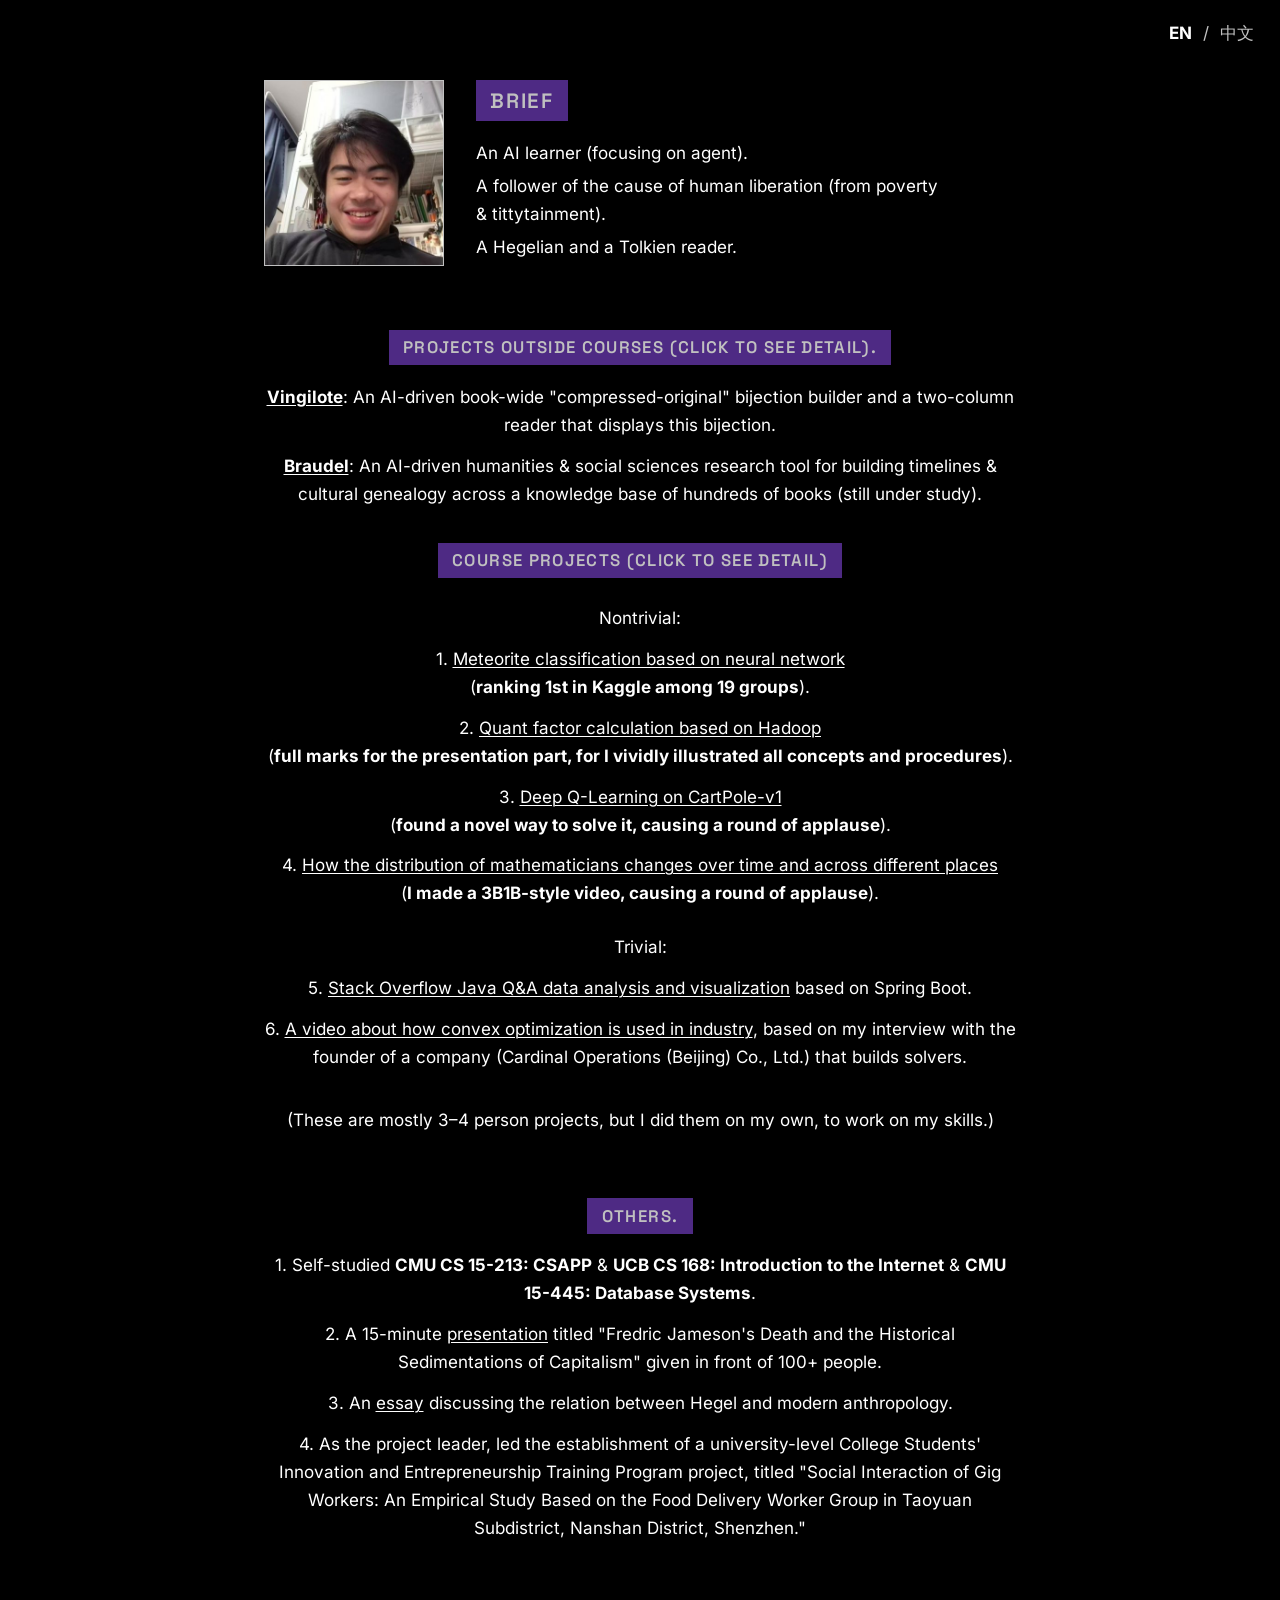
==== commit 0000617b: "Add Vingilote demo video and presentation/essay pages" ====
--- a/index.html
+++ b/index.html
@@ -4,7 +4,7 @@
 <meta charset="utf-8">
 <meta name="viewport" content="width=device-width, initial-scale=1">
 <title>Personal Homepage</title>
-<link rel="stylesheet" href="assets/styles.css?v=20260929a">
+<link rel="stylesheet" href="assets/styles.css?v=20260929d">
 <link rel="icon" href="data:,">
 </head>
 <body>
@@ -52,7 +52,7 @@
     <ul class="plain-list" id="others-list"></ul>
   </section>
 </main>
-<script src="assets/content.js?v=20260929a"></script>
-<script src="assets/app.js?v=20260929a"></script>
+<script src="assets/content.js?v=20260929d"></script>
+<script src="assets/app.js?v=20260929d"></script>
 </body>
 </html>
--- a/assets/styles.css
+++ b/assets/styles.css
@@ -171,6 +171,21 @@
 .is-todo { color: var(--silver); }
 .nf-back { margin-top: 1.6rem; }
 
+/* Project detail body: paragraphs, images, videos */
+#project-body { margin-top: .4rem; }
+.body-p { margin: .9rem 0; }
+.body-figure { margin: 1.8rem 0; }
+.body-figure img,
+.body-figure video {
+  display: block;
+  max-width: 100%;
+  height: auto;
+  margin: 0 auto;
+  border: 1px solid var(--silver);
+}
+.body-figure video { width: 100%; }
+.body-caption { color: var(--silver); font-size: .95rem; margin-top: .6rem; }
+
 @media (max-width: 640px) {
   .hero {
     flex-direction: column;
